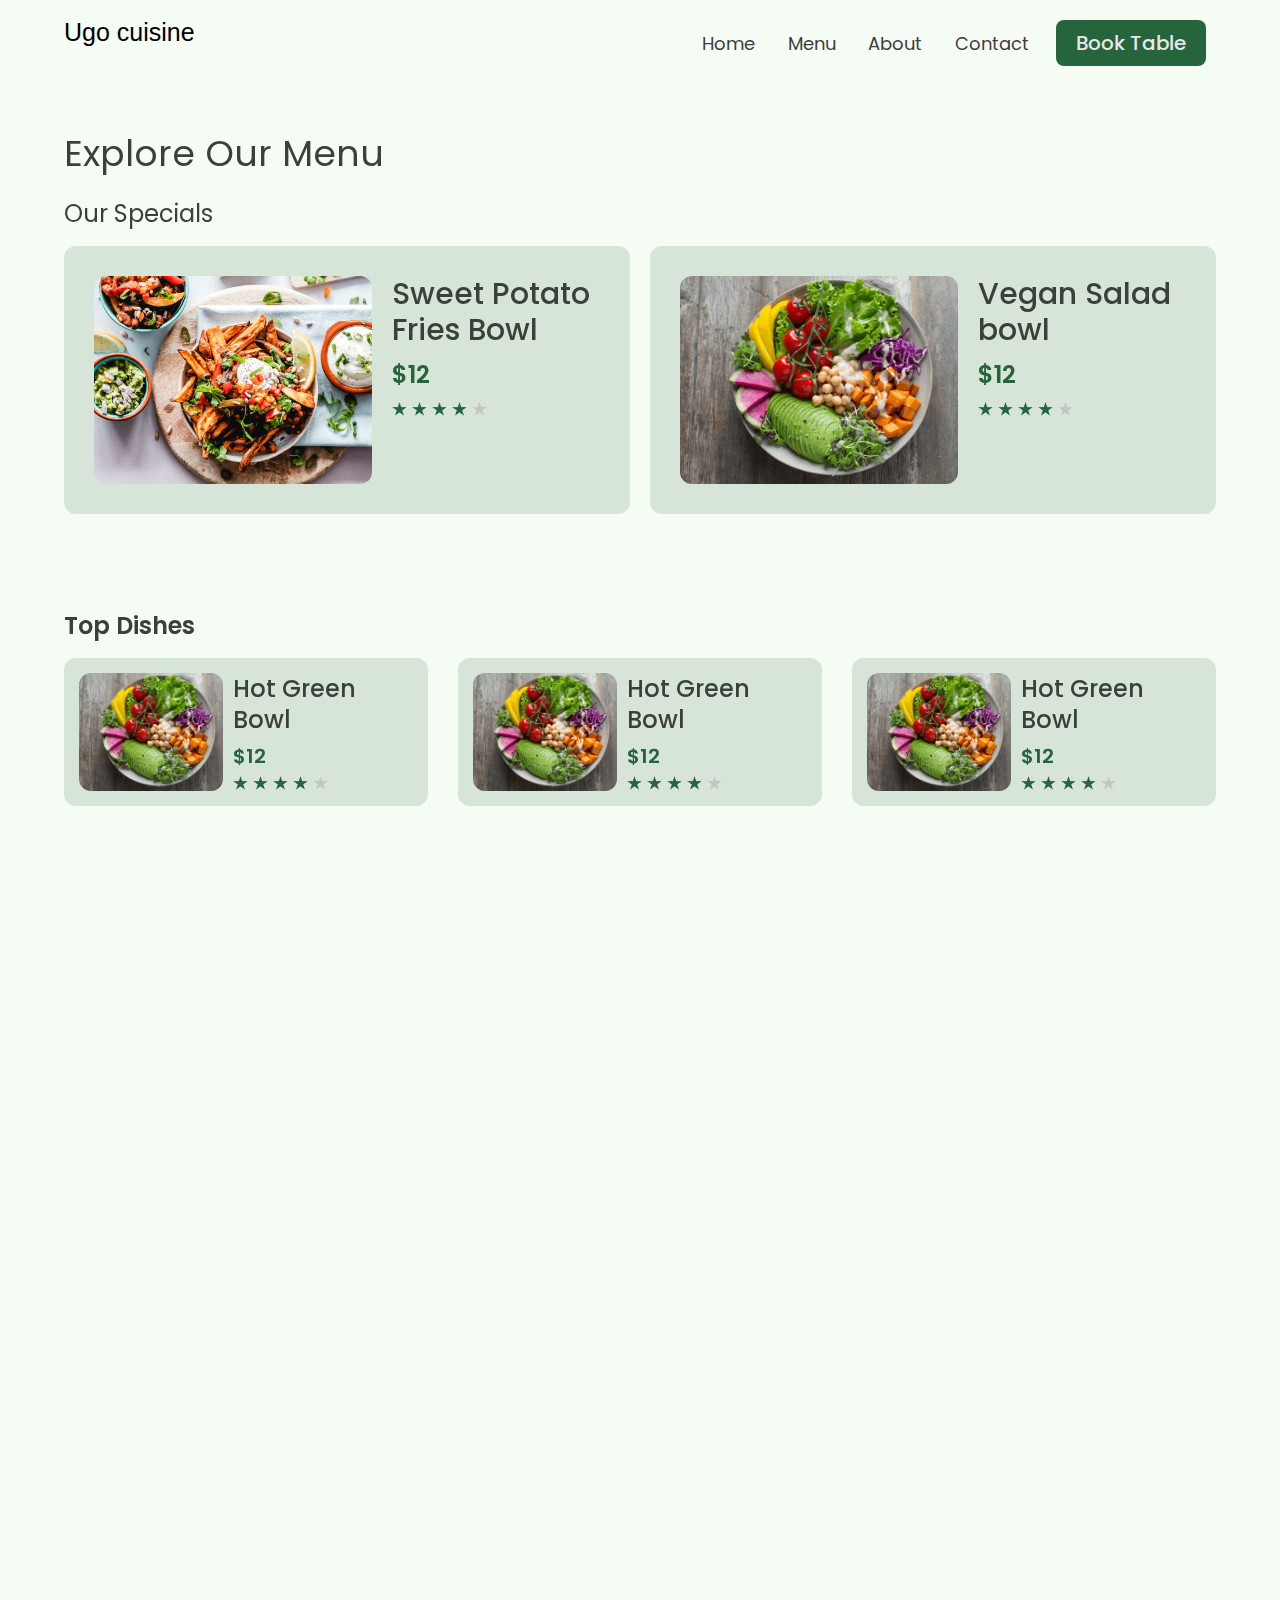
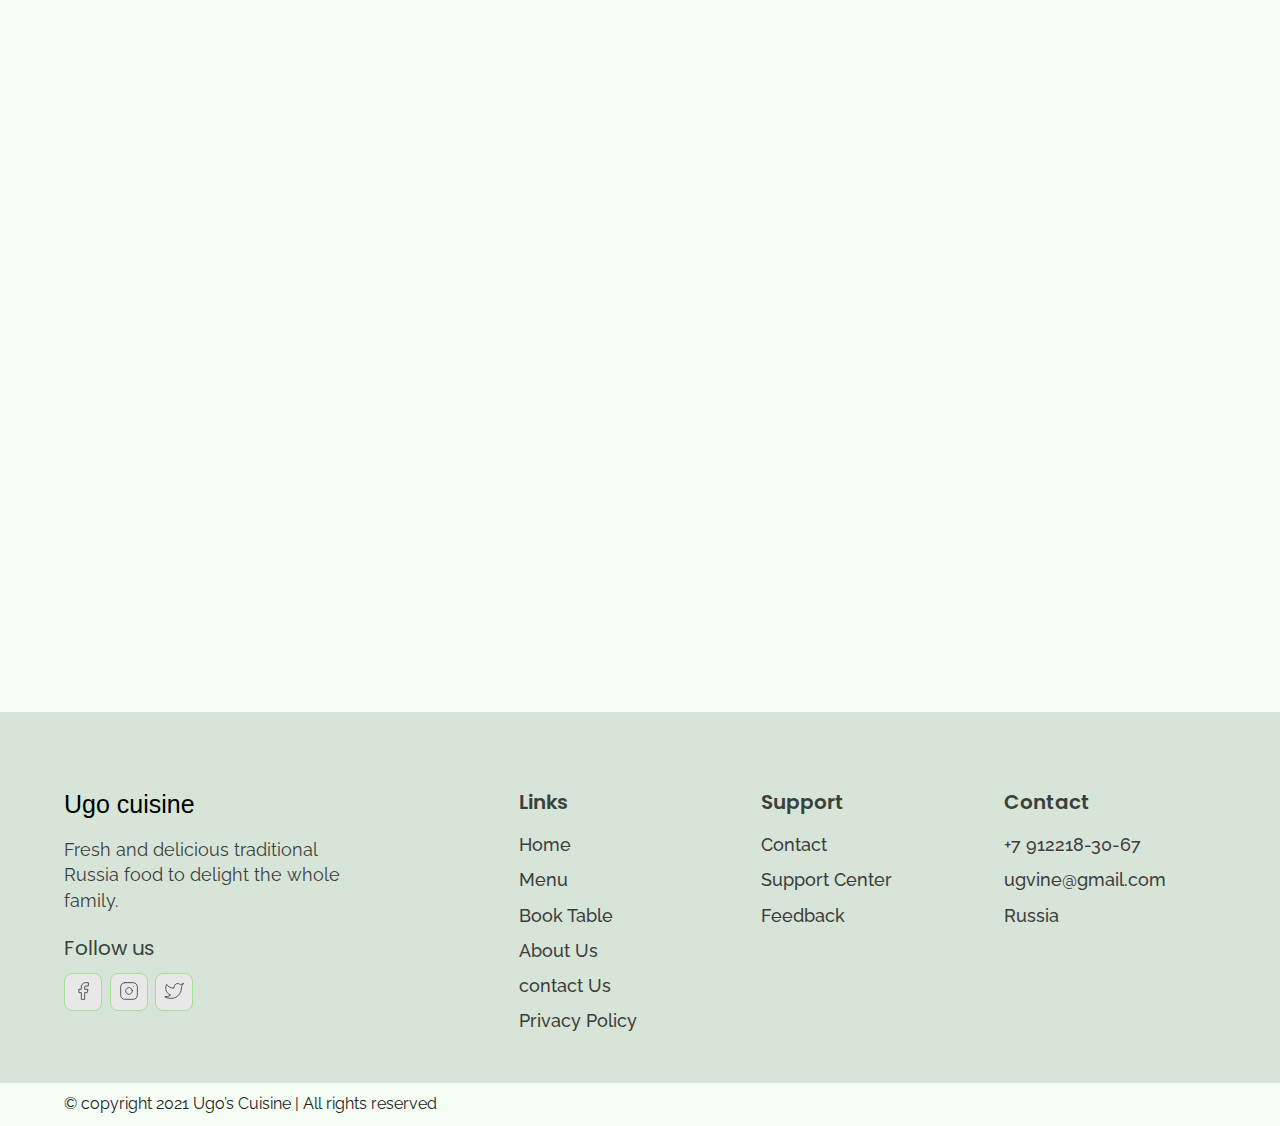
==== menu.html @ c7cfaffe "upload" ====
<!DOCTYPE html>
<html lang="en">

<head>
  <meta charset="UTF-8">
  <meta http-equiv="X-UA-Compatible" content="IE=edge">
  <meta name="viewport" content="width=device-width, initial-scale=1.0">
  <link rel="shortcut icon" href="./images/favicon.ico" type="image/x-icon">
  <title>Menu | Ugo's Cuisine</title>
  <link rel="stylesheet" href="./reset.css">
  <link rel="stylesheet" href="./globalStyles.css">
  <link rel="stylesheet" href="./components.css">
  <!-- aos library css  -->
  <link rel="stylesheet" href="https://unpkg.com/aos@next/dist/aos.css" />
  <!-- Add your custom css -->
  <link rel="stylesheet" href="./menu.css">
</head>

<body>

  <!-- Nav Section -->
  <div class="nav">
    <div class="container">
      <div class="nav__wrapper">
        <a href="./index.html" class="logo">
          <h2 id="ugo">Ugo cuisine</h2>
          <!-- <img src="" alt="ugo's cuisine"> -->
        </a>
        <nav>
          <div class="nav__icon">
            <svg xmlns="http://www.w3.org/2000/svg" width="24" height="24" viewBox="0 0 24 24" fill="none"
              stroke="currentColor" stroke-width="2" stroke-linecap="round" stroke-linejoin="round"
              class="feather feather-menu">
              <line x1="3" y1="12" x2="21" y2="12" />
              <line x1="3" y1="6" x2="21" y2="6" />
              <line x1="3" y1="18" x2="21" y2="18" />
            </svg>
          </div>
          <div class="nav__bgOverlay"></div>
          <ol class="nav__list">
            <div class="nav__close">
              <svg xmlns="http://www.w3.org/2000/svg" width="24" height="24" viewBox="0 0 24 24" fill="none"
                stroke="currentColor" stroke-width="2" stroke-linecap="round" stroke-linejoin="round"
                class="feather feather-x">
                <line x1="18" y1="6" x2="6" y2="18" />
                <line x1="6" y1="6" x2="18" y2="18" />
              </svg>
            </div>
            <div class="nav__list__wrapper">

              <li><a class="nav__link" href="./index.html">Home</a></li>
              <li><a class="nav__link" href="./menu.html">Menu</a></li>
              <li><a class="nav__link" href="./about.html">About</a></li>
              <li><a class="nav__link" href="./contact.html">Contact</a></li>
              <li><a href="./booking.html" class="btn primary-btn">Book Table</a></li>
            </div>
          </ol>
        </nav>
      </div>
    </div>
  </div>
  <!-- End Nav Section -->
  <!-- page Title -->
  <section id="page__title" data-aos="fade-up">
    <div class="container">
      <h2 class="page__title__text">
        Explore Our Menu
      </h2>
    </div>
  </section>
  <!-- Our Specials -->
  <section id="ourSpecials" data-aos="fade-up">
    <div class="container">
      <h3 class="ourSpecials__title">Our Specials</h3>
      <div class="ourSpecials__wrapper">
        <div class="ourSpecials__item">
          <div class="ourSpecials__item__img">
            <img src="./images/food-3.png" alt="food img">
          </div>
          <div class="ourSpecials__item__info">
            <h3 class="ourSpecials__item__title">
              Sweet Potato Fries Bowl
            </h3>
            <h4 class="ourSpecials__item__price">$12</h4>
            <div class="ourSpecials__item__stars">
              <img src="./images/3star.png" alt="3 stars">
            </div>
          </div>
        </div>
        <div class="ourSpecials__item">
          <div class="ourSpecials__item__img">
            <img src="./images/food-1.png" alt="food img">
          </div>
          <div class="ourSpecials__item__info">
            <h3 class="ourSpecials__item__title">
              Vegan Salad bowl
            </h3>
            <h4 class="ourSpecials__item__price">$12</h4>
            <div class="ourSpecials__item__stars">
              <img src="./images/3star.png" alt="3 stars">
            </div>
          </div>
        </div>
      </div>
    </div>
  </section>
  <!-- End Our Specials -->
  <!-- Top Dishes -->
  <section id="dishGrid" data-aos="fade-down">
    <div class="container">
      <h2 class="dishGrid__title">
        Top Dishes
      </h2>
      <div class="dishGrid__wrapper">
        <div class="dishGrid__item">
          <div class="dishGrid__item__img">
            <img src="./images/food-1.png" alt="food img">
          </div>
          <div class="dishGrid__item__info">
            <h3 class="dishGrid__item__title">
              Hot Green Bowl
            </h3>
            <h3 class="dishGrid__item__price">$12</h3>
            <div class="dishGrid__item__stars">
              <img src="./images/3star.png" alt="3 star">
            </div>
          </div>
        </div>
        <div class="dishGrid__item">
          <div class="dishGrid__item__img">
            <img src="./images/food-1.png" alt="food img">
          </div>
          <div class="dishGrid__item__info">
            <h3 class="dishGrid__item__title">
              Hot Green Bowl
            </h3>
            <h3 class="dishGrid__item__price">$12</h3>
            <div class="dishGrid__item__stars">
              <img src="./images/3star.png" alt="3 star">
            </div>
          </div>
        </div>
        <div class="dishGrid__item">
          <div class="dishGrid__item__img">
            <img src="./images/food-1.png" alt="food img">
          </div>
          <div class="dishGrid__item__info">
            <h3 class="dishGrid__item__title">
              Hot Green Bowl
            </h3>
            <h3 class="dishGrid__item__price">$12</h3>
            <div class="dishGrid__item__stars">
              <img src="./images/3star.png" alt="3 star">
            </div>
          </div>
        </div>
      </div>
    </div>
  </section>
  <!-- End Top Dishes -->
  <!-- Breakfast Dishes -->
  <section id="dishGrid" data-aos="fade-up">
    <div class="container">
      <h2 class="dishGrid__title">
        Breakfast
      </h2>
      <div class="dishGrid__wrapper">
        <div class="dishGrid__item">
          <div class="dishGrid__item__img">
            <img src="./images/food-1.png" alt="food img">
          </div>
          <div class="dishGrid__item__info">
            <h3 class="dishGrid__item__title">
              Hot Green Bowl
            </h3>
            <h3 class="dishGrid__item__price">$12</h3>
            <div class="dishGrid__item__stars">
              <img src="./images/3star.png" alt="3 star">
            </div>
          </div>
        </div>
        <div class="dishGrid__item">
          <div class="dishGrid__item__img">
            <img src="./images/food-1.png" alt="food img">
          </div>
          <div class="dishGrid__item__info">
            <h3 class="dishGrid__item__title">
              Hot Green Bowl
            </h3>
            <h3 class="dishGrid__item__price">$12</h3>
            <div class="dishGrid__item__stars">
              <img src="./images/3star.png" alt="3 star">
            </div>
          </div>
        </div>
        <div class="dishGrid__item">
          <div class="dishGrid__item__img">
            <img src="./images/food-1.png" alt="food img">
          </div>
          <div class="dishGrid__item__info">
            <h3 class="dishGrid__item__title">
              Hot Green Bowl
            </h3>
            <h3 class="dishGrid__item__price">$12</h3>
            <div class="dishGrid__item__stars">
              <img src="./images/3star.png" alt="3 star">
            </div>
          </div>
        </div>
        <div class="dishGrid__item">
          <div class="dishGrid__item__img">
            <img src="./images/food-1.png" alt="food img">
          </div>
          <div class="dishGrid__item__info">
            <h3 class="dishGrid__item__title">
              Hot Green Bowl
            </h3>
            <h3 class="dishGrid__item__price">$12</h3>
            <div class="dishGrid__item__stars">
              <img src="./images/3star.png" alt="3 star">
            </div>
          </div>
        </div>
        <div class="dishGrid__item">
          <div class="dishGrid__item__img">
            <img src="./images/food-1.png" alt="food img">
          </div>
          <div class="dishGrid__item__info">
            <h3 class="dishGrid__item__title">
              Hot Green Bowl
            </h3>
            <h3 class="dishGrid__item__price">$12</h3>
            <div class="dishGrid__item__stars">
              <img src="./images/3star.png" alt="3 star">
            </div>
          </div>
        </div>
      </div>
    </div>
  </section>
  <!-- End Breakfast Dishes -->
  <!-- Lunch Dishes -->
  <section id="dishGrid" data-aos="fade-up">
    <div class="container">
      <h2 class="dishGrid__title">
        Lunch
      </h2>
      <div class="dishGrid__wrapper">
        <div class="dishGrid__item">
          <div class="dishGrid__item__img">
            <img src="./images/food-1.png" alt="food img">
          </div>
          <div class="dishGrid__item__info">
            <h3 class="dishGrid__item__title">
              Hot Green Bowl
            </h3>
            <h3 class="dishGrid__item__price">$12</h3>
            <div class="dishGrid__item__stars">
              <img src="./images/3star.png" alt="3 star">
            </div>
          </div>
        </div>
        <div class="dishGrid__item">
          <div class="dishGrid__item__img">
            <img src="./images/food-1.png" alt="food img">
          </div>
          <div class="dishGrid__item__info">
            <h3 class="dishGrid__item__title">
              Hot Green Bowl
            </h3>
            <h3 class="dishGrid__item__price">$12</h3>
            <div class="dishGrid__item__stars">
              <img src="./images/3star.png" alt="3 star">
            </div>
          </div>
        </div>
        <div class="dishGrid__item">
          <div class="dishGrid__item__img">
            <img src="./images/food-1.png" alt="food img">
          </div>
          <div class="dishGrid__item__info">
            <h3 class="dishGrid__item__title">
              Hot Green Bowl
            </h3>
            <h3 class="dishGrid__item__price">$12</h3>
            <div class="dishGrid__item__stars">
              <img src="./images/3star.png" alt="3 star">
            </div>
          </div>
        </div>
        <div class="dishGrid__item">
          <div class="dishGrid__item__img">
            <img src="./images/food-1.png" alt="food img">
          </div>
          <div class="dishGrid__item__info">
            <h3 class="dishGrid__item__title">
              Hot Green Bowl
            </h3>
            <h3 class="dishGrid__item__price">$12</h3>
            <div class="dishGrid__item__stars">
              <img src="./images/3star.png" alt="3 star">
            </div>
          </div>
        </div>
        <div class="dishGrid__item">
          <div class="dishGrid__item__img">
            <img src="./images/food-1.png" alt="food img">
          </div>
          <div class="dishGrid__item__info">
            <h3 class="dishGrid__item__title">
              Hot Green Bowl
            </h3>
            <h3 class="dishGrid__item__price">$12</h3>
            <div class="dishGrid__item__stars">
              <img src="./images/3star.png" alt="3 star">
            </div>
          </div>
        </div>
      </div>
    </div>
  </section>
  <!-- End Lunch Dishes -->
  <!-- Dinner Dishes -->
  <section id="dishGrid" data-aos="fade-up">
    <div class="container">
      <h2 class="dishGrid__title">
        Dinner
      </h2>
      <div class="dishGrid__wrapper">
        <div class="dishGrid__item">
          <div class="dishGrid__item__img">
            <img src="./images/food-1.png" alt="food img">
          </div>
          <div class="dishGrid__item__info">
            <h3 class="dishGrid__item__title">
              Hot Green Bowl
            </h3>
            <h3 class="dishGrid__item__price">$12</h3>
            <div class="dishGrid__item__stars">
              <img src="./images/3star.png" alt="3 star">
            </div>
          </div>
        </div>
        <div class="dishGrid__item">
          <div class="dishGrid__item__img">
            <img src="./images/food-1.png" alt="food img">
          </div>
          <div class="dishGrid__item__info">
            <h3 class="dishGrid__item__title">
              Hot Green Bowl
            </h3>
            <h3 class="dishGrid__item__price">$12</h3>
            <div class="dishGrid__item__stars">
              <img src="./images/3star.png" alt="3 star">
            </div>
          </div>
        </div>
        <div class="dishGrid__item">
          <div class="dishGrid__item__img">
            <img src="./images/food-1.png" alt="food img">
          </div>
          <div class="dishGrid__item__info">
            <h3 class="dishGrid__item__title">
              Hot Green Bowl
            </h3>
            <h3 class="dishGrid__item__price">$12</h3>
            <div class="dishGrid__item__stars">
              <img src="./images/3star.png" alt="3 star">
            </div>
          </div>
        </div>
        <div class="dishGrid__item">
          <div class="dishGrid__item__img">
            <img src="./images/food-1.png" alt="food img">
          </div>
          <div class="dishGrid__item__info">
            <h3 class="dishGrid__item__title">
              Hot Green Bowl
            </h3>
            <h3 class="dishGrid__item__price">$12</h3>
            <div class="dishGrid__item__stars">
              <img src="./images/3star.png" alt="3 star">
            </div>
          </div>
        </div>
        <div class="dishGrid__item">
          <div class="dishGrid__item__img">
            <img src="./images/food-1.png" alt="food img">
          </div>
          <div class="dishGrid__item__info">
            <h3 class="dishGrid__item__title">
              Hot Green Bowl
            </h3>
            <h3 class="dishGrid__item__price">$12</h3>
            <div class="dishGrid__item__stars">
              <img src="./images/3star.png" alt="3 star">
            </div>
          </div>
        </div>
      </div>
    </div>
  </section>
  <!-- End Dinner Dishes -->
  <!-- Footer -->
  <footer>
    <div class="container">
      <div class="footer__wrapper">
        <div class="footer__col1">
          <div class="footer__logo">
            <a href="./index.html" class="logo">
              <h2 id="ugo">Ugo cuisine</h2>
              <!-- <img src="" alt="ugo's cuisine"> -->
            </a>
          </div>
          <p class="footer__desc">
            Fresh and delicious traditional Russia food to delight the whole family.
          </p>
          <div class="footer__socials">
            <h4 class="footer__socials__title">Follow us</h4>
            <ol class="footer__socials__list">
              <li>
                <a href="#">
                  <svg xmlns="http://www.w3.org/2000/svg" width="24" height="24" viewBox="0 0 24 24" fill="none"
                    stroke="currentColor" stroke-width="1" stroke-linecap="round" stroke-linejoin="round"
                    class="feather feather-facebook">
                    <path d="M18 2h-3a5 5 0 0 0-5 5v3H7v4h3v8h4v-8h3l1-4h-4V7a1 1 0 0 1 1-1h3z" />
                  </svg>
                </a>
              </li>
              <li>
                <a href="#">
                  <svg xmlns="http://www.w3.org/2000/svg" width="24" height="24" viewBox="0 0 24 24" fill="none"
                    stroke="currentColor" stroke-width="1" stroke-linecap="round" stroke-linejoin="round"
                    class="feather feather-instagram">
                    <rect x="2" y="2" width="20" height="20" rx="5" ry="5" />
                    <path d="M16 11.37A4 4 0 1 1 12.63 8 4 4 0 0 1 16 11.37z" />
                    <line x1="17.5" y1="6.5" x2="17.51" y2="6.5" />
                  </svg>
                </a>
              </li>
              <li>
                <a href="#">
                  <svg xmlns="http://www.w3.org/2000/svg" width="24" height="24" viewBox="0 0 24 24" fill="none"
                    stroke="currentColor" stroke-width="1" stroke-linecap="round" stroke-linejoin="round"
                    class="feather feather-twitter">
                    <path
                      d="M23 3a10.9 10.9 0 0 1-3.14 1.53 4.48 4.48 0 0 0-7.86 3v1A10.66 10.66 0 0 1 3 4s-4 9 5 13a11.64 11.64 0 0 1-7 2c9 5 20 0 20-11.5a4.5 4.5 0 0 0-.08-.83A7.72 7.72 0 0 0 23 3z" />
                  </svg>
                </a>
              </li>
            </ol>
          </div>
        </div>
        <div class="footer__col2">
          <h3 class="footer__text__title">
            Links
          </h3>
          <ol class="footer__text">
            <li>
              <a href="/index.html">Home</a>
            </li>
            <li>
              <a href="./menu.html">Menu</a>
            </li>
            <li>
              <a href="./booking.html">Book Table</a>
            </li>
            <li>
              <a href="./about.html">About Us</a>
            </li>
            <li>
              <a href="./contact.html">contact Us</a>
            </li>
            <li>
              <a href="#">Privacy Policy</a>
            </li>
          </ol>
        </div>
        <div class="footer__col3">
          <h3 class="footer__text__title">
            Support
          </h3>
          <ol class="footer__text">
            <li>
              <a href="#">Contact</a>
            </li>
            <li>
              <a href="#">Support Center</a>
            </li>
            <li>
              <a href="#">Feedback</a>
            </li>
          </ol>
        </div>
        <div class="footer__col4">
          <h3 class="footer__text__title">
            Contact
          </h3>
          <ol class="footer__text">
            <li>
              <a href="#">+7 912218-30-67</a>
            </li>
            <li>
              <a href="#">ugvine@gmail.com</a>
            </li>
            <li>
              <a href="#">Russia</a>
            </li>
          </ol>
        </div>
      </div>
    </div>
  </footer>
  <div id="copyright">
    <div class="container">
      <p class="copyright__text">
        © copyright 2021 Ugo’s Cuisine | All rights reserved
      </p>
    </div>
  </div>
  <!-- End Footer -->
<!-- aos script -->
  <script src="https://unpkg.com/aos@next/dist/aos.js"></script>
  <!-- custom script -->
  <script src="./main.js"></script>
</body>

</html>
---- globalStyles.css ----
@import url('https://fonts.googleapis.com/css2?family=Poppins:wght@500;600&family=Raleway:wght@400;500;600&display=swap');
html {
	font-size: 10px;
	overflow-x: hidden;
}
body {
	background: var(--lightGreen-2);
	overflow-x: hidden;
	visibility: hidden;
}
section {
	padding: 100px 0;
}
@media only screen and (max-width: 767px) {
	section {
		padding: 50px 0;
	}
}
.container {
	max-width: 1200px;
	width: 90%;
	margin: 0 auto;
}
:root {
	--green-1: #26643b;
	--green-2: #a2de96;
	--lightGreen-1: #d6e5d8;
	--lightGreen-2: #f5fcf4;
	--black-1: #3b413a;
	--black-2: #3f3c3c;
	--black-3: #5b6359;
	--white-1: #e8e8e8;
}
img {
	width: 100%;
	height: 100%;
	object-fit: contain;
}
h1,
h2,
h3,
h4 {
	font-family: Poppins;
}
p {
	font-family: Raleway;
	font-weight: 400;
	line-height: 1.4em;
	font-size: 1.8rem;
}
a {
	display: inline-block;
	text-decoration: none;
}
---- components.css ----
/* Nav Styles */
.nav {
	padding: 2rem 0;
}
.nav__icon,
.nav__close,
.nav__bgOverlay {
	display: none;
}
#ugo{
	font-size: 25px;
	font-family: 'Lucida Sans', 'Lucida Sans Regular', 'Lucida Grande', 'Lucida Sans Unicode', Geneva, Verdana, sans-serif;
	text-decoration: none;
	color: black;
}
.nav__wrapper {
	display: flex;
	justify-content: space-between;
}
.nav__list li {
	display: inline-block;
	margin: 0 1rem;
}
.nav__list .nav__link {
	font-size: 1.8rem;
	font-family: Poppins;
	color: var(--black-2);
	padding: 0.5rem;
}
.nav__list li:hover .nav__link {
	color: var(--green-1);
}
@media only screen and (max-width: 768px) {
	.nav {
		position: relative;
		/* overflow-x: scroll; */
	}
	.nav__icon {
		display: block;
	}
	.nav__icon svg,
	.nav__close svg {
		pointer-events: none;
		height: 30px;
		width: 30px;
	}
	.nav__close {
		display: block;
		position: absolute;
		color: var(--black-1);
		right: 1rem;
		top: 1rem;
		cursor: pointer;
	}
	.nav__list {
		z-index: 1000;
		position: absolute;
		left: 100%;
		top: 0;
		height: 100vh;
		width: 80%;
		background: var(--lightGreen-1);
		display: flex;
		align-items: center;
		justify-content: flex-end;
		padding-right: 2rem;
		transform: translate(0%);
		overflow: hidden;
		transition: 0.3s ease-in transform;
	}
	.nav__list.show {
		transform: translate(-100%);
	}
	.nav__list li {
		display: block;
		text-align: right;
		margin-bottom: 2rem;
	}
	.nav__list a {
		font-size: 1.6rem;
	}
	.nav__bgOverlay {
		position: absolute;
		left: 0;
		top: 0;
		z-index: 1000;
		height: 100vh;
		width: 100%;
		background: rgba(18, 24, 14, 0.808);
		display: none;
	}
	.nav__bgOverlay.active {
		display: block;
	}
}
/* End Nav Styles */
/* Global Button Styles */
.btn {
	color: var(--green-1);
	font-family: Poppins;
	font-weight: 500;
	border-radius: 8px;
	font-size: 1.4rem;
	padding: 1.2rem 2rem;
}
.primary-btn {
	color: var(--white-1);
	background: var(--green-1);
}
@media only screen and (min-width: 700px) {
	.btn {
		padding: 1.3rem 2rem;
		font-size: 2rem;
	}
}
/* End Global Button Styles */

/* Store info section styles*/
.storeInfo__wrapper {
	display: flex;
	justify-content: center;
	flex-wrap: wrap;
	gap: 1rem;
}
.storeInfo__item {
	background-color: var(--lightGreen-1);
	padding: 20px 30px;
	text-align: center;
	text-align: center;
	border-radius: 12px;
	width: 150px;
}
.storeInfo__icon {
	width: 30px;
	margin: 0 auto;
	margin-bottom: 1.5rem;
}
.storeInfo__title {
	font-size: 1.4rem;
	font-family: Poppins;
	font-weight: 500;
	margin-bottom: 0.5rem;
	color: var(--black-1);
}
.storeInfo__text {
	font-size: 1.4rem;
	font-family: Raleway;
	color: var(--black-2);
}
@media only screen and (min-width: 768px) {
	.storeInfo__wrapper {
		gap: 2rem;
	}
	.storeInfo__item {
		min-width: 200px;
		padding: 40px 0;
	}
	.storeInfo__icon {
		width: 47px;
		margin-bottom: 2.5rem;
	}
	.storeInfo__title {
		font-size: 1.8rem;
		margin-bottom: 1rem;
	}
	.storeInfo__text {
		font-size: 1.6rem;
	}
}

/* Dishes Grid */
.dishGrid__title {
	font-size: 1.8rem;
	margin-bottom: 2rem;
	font-weight: 600;
	color: var(--black-1);
}
.dishGrid__wrapper {
	display: grid;
	/* grid-template-columns: repeat(autofit, minmax(140px, 1fr)); */
	grid-template-columns: repeat(auto-fit, minmax(140px, 1fr));
	gap: 1rem;
}
.dishGrid__item {
	display: flex;
	flex-direction: column;
	background-color: var(--lightGreen-1);
	padding: 0.5rem;
	border-radius: 8px;
	gap: 0.5rem;
}
.dishGrid__item__img {
	flex: 4;
}
.dishGrid__item__info {
	flex: 5;
}
.dishGrid__item__img img {
	object-fit: cover;
	border-radius: 12px;
}
.dishGrid__item__title {
	font-size: 1.4rem;
	line-height: 1.3em;
	font-weight: 500;
	color: var(--black-1);
	margin-bottom: 0.5rem;
}
.dishGrid__item__price {
	font-size: 1.4rem;
	color: var(--green-1);
	font-weight: 600;
	margin-bottom: 0.5rem;
}
.dishGrid__item__stars {
	max-height: 15px;
	width: max-content;
}
@media only screen and (min-width: 768px) {
	.dishGrid__title {
		font-size: 2.4rem;
	}
	.dishGrid__wrapper {
		grid-template-columns: repeat(auto-fit, minmax(350px, 1fr));
		gap: 3rem;
	}
	.dishGrid__item {
		flex-direction: row;
		padding: 1.5rem;
		border-radius: 12px;
		gap: 1rem;
	}
	.dishGrid__item__title {
		font-size: 2.4rem;
		margin-bottom: 1rem;
	}
	.dishGrid__item__price {
		font-size: 2rem;
		margin-bottom: 1rem;
	}
}
/* Dishes Grid */

/* Footer Styles */
footer {
	background: var(--lightGreen-1);
	padding-top: 5rem;
	padding-bottom: 2rem;
}
.footer__wrapper {
	display: flex;
	flex-direction: column;
	gap: 3rem;
}
.footer__logo {
	width: 150px;
	margin-bottom: 2rem;
}
.footer__desc {
	font-size: 1.4rem;
	color: var(--black-2);
	margin-bottom: 2rem;
}
.footer__socials__title {
	font-size: 1.8rem;
	color: var(--black-1);
	margin-bottom: 1rem;
}
.footer__socials li {
	display: inline-block;
	margin-right: 0.5rem;
}
.footer__socials a {
	padding: 0.5rem 0.8rem;
	background-color: var(--white-1);
	border: 1px solid var(--green-2);
	border-radius: 8px;
}
.footer__socials svg {
	width: 20px;
	color: var(--black-2);
}
.footer__text__title {
	font-size: 1.8rem;
	margin-bottom: 1rem;
	color: var(--black-1);
	font-weight: 600;
}
.footer__text a {
	font-size: 1.4rem;
	margin-bottom: 0.5rem;
	color: var(--black-2);
	font-family: Raleway;
	font-weight: 500;
	line-height: 1.4em;
}
@media only screen and (min-width: 768px) {
	footer {
		padding-top: 8rem;
		padding-bottom: 4rem;
	}
	.footer__wrapper {
		flex-direction: row;
	}
	.footer__col1 {
		flex: 4;
	}
	.footer__col2,
	.footer__col3,
	.footer__col4 {
		flex: 2;
	}
	.footer__desc {
		max-width: 300px;
		font-size: 1.8rem;
		margin-bottom: 2.5rem;
	}
	.footer__socials__title {
		font-size: 2rem;
		margin-bottom: 1.5rem;
	}
	.footer__text__title {
		font-size: 2rem;
		margin-bottom: 2rem;
	}
	.footer__text a {
		font-size: 1.8rem;
		margin-bottom: 1rem;
	}
}
#copyright {
	padding: 1rem 0;
}
.copyright__text {
	font-size: 1.4rem;
	text-align: center;
}
@media only screen and (min-width: 768px) {
	.copyright__text {
		font-size: 1.6rem;
		text-align: left;
	}
}
/* End Footer Styles */

/* Form Styles */
#form {
	padding: 5rem 0;
}
.form__title {
	font-size: 1.8rem;
	color: var(--black-1);
	font-weight: 600;
}
.form__wrapper {
	padding: 3rem 0;
}
.form__wrapper form {
	display: grid;
	grid-template-columns: 1fr;
	gap: 2rem;
}
.form__group label {
	font-size: 1.6rem;
	font-family: Poppins;
	color: var(--black-2);
	font-weight: 500;
}
.form__group input,
.form__group textarea,
.form__group select {
	width: 100%;
	border: none;
	background-color: var(--lightGreen-1);
	font-size: 1.4rem;
	font-family: Raleway;
	font-weight: 600;
	padding: 1.5rem;
	border-radius: 8px;
	margin-top: 0.5rem;
	color: var(--black-2);
}
.form__group textarea {
	resize: vertical;
}
.form__wrapper button[type='submit'] {
	width: max-content;
	border: none;
	padding: 1rem 4rem;
	font-weight: 500;
	letter-spacing: 0.1rem;
}
@media only screen and (min-width: 768px) {
	.form__title {
		font-size: 3.6rem;
	}
	.form__wrapper {
		padding: 5rem 0;
	}
	.form__wrapper form {
		grid-template-columns: 1fr 1fr;
	}
	.form__group__full {
		grid-column: 1/3;
	}
	.form__group label {
		font-size: 1.8rem;
	}
	.form__group input,
	.form__group textarea,
	.form__group select {
		font-size: 1.8rem;
		padding: 2rem;
		margin-top: 1.5rem;
	}
}
---- menu.css ----
/* page title styles */
#page__title {
	padding-top: 3rem;
	padding-bottom: 2rem;
}
.page__title__text {
	font-size: 2.2rem;
	color: var(--black-1);
}
#ugo{
	font-size: 25px;
	font-family: 'Lucida Sans', 'Lucida Sans Regular', 'Lucida Grande', 'Lucida Sans Unicode', Geneva, Verdana, sans-serif;
	text-decoration: none;
	color: black;
}
@media only screen and (min-width: 768px) {
	#page__title {
		padding-top: 5rem;
		padding-bottom: 3rem;
	}
	.page__title__text {
		font-size: 3.6rem;
	}
}
/* Our Specials Menu Styles */
#ourSpecials {
	padding: 0;
}
.ourSpecials__title {
	font-size: 1.8rem;
	color: var(--black-1);
	margin-bottom: 2rem;
}
.ourSpecials__wrapper {
	display: flex;
	gap: 1.5rem;
	flex-direction: column;
	max-width: 400px;
}
.ourSpecials__item {
	flex: 1;
	display: flex;
	gap: 2rem;
	background-color: var(--lightGreen-1);
	padding: 1.5rem;
	border-radius: 12px;
}
.ourSpecials__item__img,
.ourSpecials__item__info {
	flex: 1;
}
.ourSpecials__item__img {
	border-radius: 12px;
	overflow: hidden;
}
.ourSpecials__item__img img {
	object-fit: cover;
}
.ourSpecials__item__title {
	font-size: 2.4rem;
	font-weight: 500;
	margin-bottom: 1rem;
	color: var(--black-1);
	line-height: 1.2em;
}
.ourSpecials__item__price {
	font-size: 1.8rem;
	color: var(--green-1);
	font-weight: 600;
	margin-bottom: 1rem;
}
.ourSpecials__item__stars {
	width: max-content;
}
@media only screen and (min-width: 768px) {
	.ourSpecials__title {
		font-size: 2.4rem;
	}
	.ourSpecials__wrapper {
		flex-direction: row;
		gap: 2rem;
		max-width: none;
	}
	.ourSpecials__item {
		padding: 3rem;
		gap: 2rem;
	}
	.ourSpecials__item__title {
		font-size: 3rem;
		margin-bottom: 1.5rem;
	}
	.ourSpecials__item__price {
		font-size: 2.4rem;
		margin-bottom: 1.5rem;
	}
}
@media only screen and (min-width: 1100px) {
	.ourSpecials__item__img {
		flex: 4;
	}
	.ourSpecials__item__info {
		flex: 3;
	}
}

/* Dish Grid Styles */
#dishGrid {
	padding-bottom: 0;
}
#dishGrid:last-of-type {
	padding-bottom: 10rem;
}
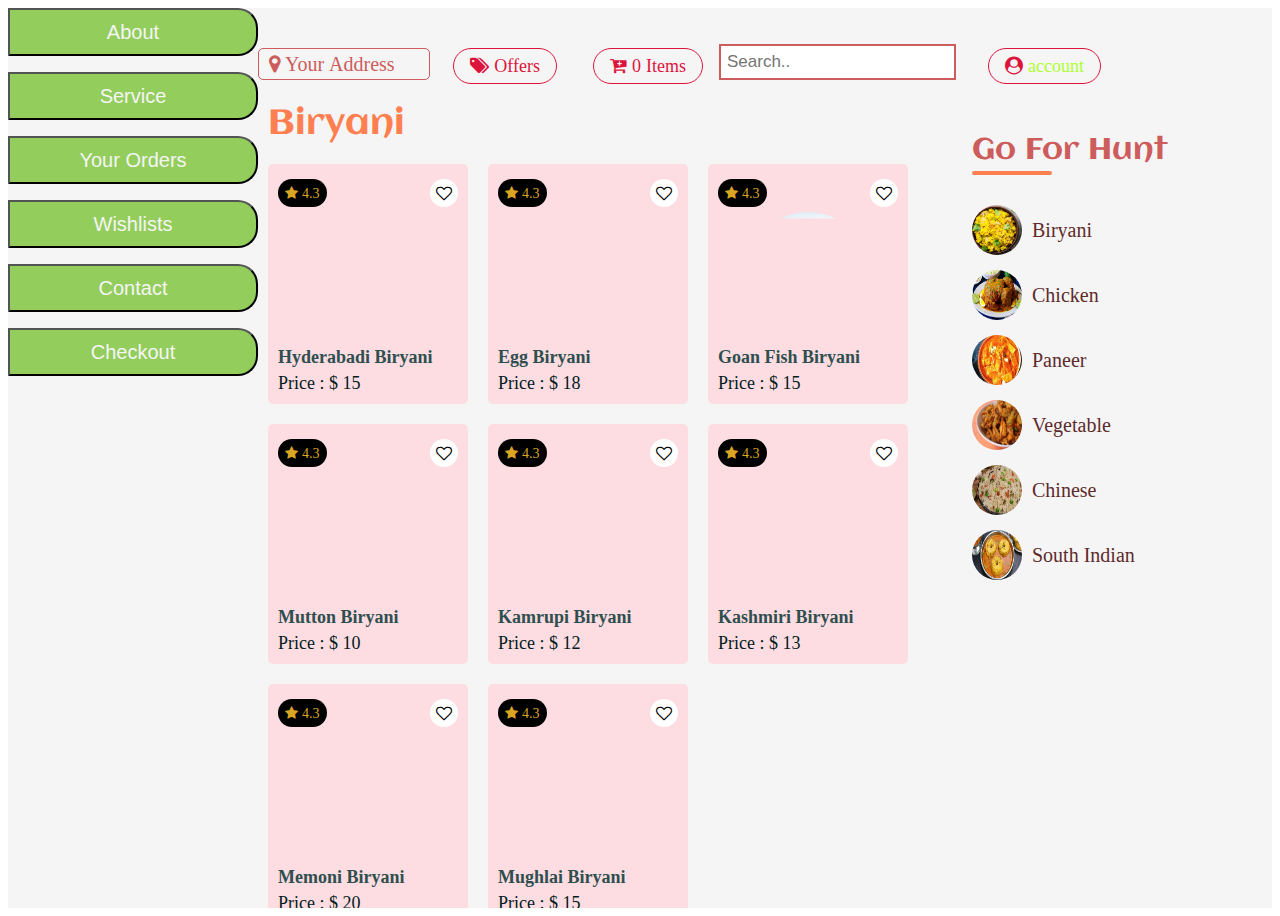
==== commit 8dbc193e: "new stuff" ====
--- a/menu.html
+++ b/menu.html
@@ -1,528 +1,218 @@
 <!DOCTYPE html>
 <html lang="en">
-
 <head>
-  <meta charset="UTF-8">
-  <meta http-equiv="X-UA-Compatible" content="IE=edge">
-  <meta name="viewport" content="width=device-width, initial-scale=1.0">
-  <link rel="shortcut icon" href="./images/favicon.ico" type="image/x-icon">
-  <title>Menu | Ugo's Cuisine</title>
-  <link rel="stylesheet" href="./reset.css">
-  <link rel="stylesheet" href="./globalStyles.css">
-  <link rel="stylesheet" href="./components.css">
-  <!-- aos library css  -->
-  <link rel="stylesheet" href="https://unpkg.com/aos@next/dist/aos.css" />
-  <!-- Add your custom css -->
-  <link rel="stylesheet" href="./menu.css">
+    <meta charset="UTF-8">
+    <meta http-equiv="X-UA-Compatible" content="IE=edge">
+    <meta name="viewport" content="width=device-width, initial-scale=1.0,viewport-fit=cover">
+    <title>Food Website</title>
+    <link rel="stylesheet" href="/index.css">
+    <link rel="stylesheet" href="/modal.css">
+    <link rel="stylesheet" href="https://cdnjs.cloudflare.com/ajax/libs/font-awesome/4.7.0/css/font-awesome.min.css">
+    
 </head>
-
 <body>
 
-  <!-- Nav Section -->
-  <div class="nav">
-    <div class="container">
-      <div class="nav__wrapper">
-        <a href="./index.html" class="logo">
-          <h2 id="ugo">Ugo cuisine</h2>
-          <!-- <img src="" alt="ugo's cuisine"> -->
-        </a>
-        <nav>
-          <div class="nav__icon">
-            <svg xmlns="http://www.w3.org/2000/svg" width="24" height="24" viewBox="0 0 24 24" fill="none"
-              stroke="currentColor" stroke-width="2" stroke-linecap="round" stroke-linejoin="round"
-              class="feather feather-menu">
-              <line x1="3" y1="12" x2="21" y2="12" />
-              <line x1="3" y1="6" x2="21" y2="6" />
-              <line x1="3" y1="18" x2="21" y2="18" />
-            </svg>
+    <!-- desktop view -->
+     <div class="container" id="container"> 
+        <div id="menu">
+            <!-- <div class="title">
+                <img src="/images/foodie hunter.png" alt="">
+            </div> -->
+            <div class="menu-item">
+               <button class="menu-btns">About</button>
+                <button class="menu-btns">Service</button>
+              
+               
+                <button class="menu-btns"  id="myBtn"> Your Orders</button>
+                 <button class="menu-btns">Wishlists</button>
+             
+                <button class="menu-btns">Contact</button>
+                <button class="menu-btns">Checkout</button>
+            </div>
+        </div> 
+      
+        <!---modal design end-->
+        <div id="myModal" class="modal">
+
+            <!-- Modal content -->
+            <div class="modal-content">
+              <span class="close">&times;</span>
+             
+              <i class="fa fa-cart-plus" id="m-cart-plus"  > 0</i>
+          
+            </div>
+          
           </div>
-          <div class="nav__bgOverlay"></div>
-          <ol class="nav__list">
-            <div class="nav__close">
-              <svg xmlns="http://www.w3.org/2000/svg" width="24" height="24" viewBox="0 0 24 24" fill="none"
-                stroke="currentColor" stroke-width="2" stroke-linecap="round" stroke-linejoin="round"
-                class="feather feather-x">
-                <line x1="18" y1="6" x2="6" y2="18" />
-                <line x1="6" y1="6" x2="18" y2="18" />
-              </svg>
-            </div>
-            <div class="nav__list__wrapper">
-
-              <li><a class="nav__link" href="./index.html">Home</a></li>
-              <li><a class="nav__link" href="./menu.html">Menu</a></li>
-              <li><a class="nav__link" href="./about.html">About</a></li>
-              <li><a class="nav__link" href="./contact.html">Contact</a></li>
-              <li><a href="./booking.html" class="btn primary-btn">Book Table</a></li>
-            </div>
-          </ol>
-        </nav>
-      </div>
+        <div id="food-container">
+            <div id="header">
+                <div class="add-box">
+                    
+                    <i class="fa fa-map-marker your-address" id="add-address" value="Add Map" onclick="showPosition()"> Your Address</i>
+                </div>
+                <div id="embedMap">
+  <!--Google map will be embedded here-->
+</div>
+                <div class="util">
+                    <input type="text" placeholder="Search..">
+                    <i class="fa fa-tags"> Offers</i>
+                    <i class="fa fa-cart-plus" id="cart-plus"> 0 Items</i>
+                </div>
+            </div>
+            <div id="food-items" class="d-food-items">
+                <div id="biryani" class="d-biryani">
+                    <p id="category-name">Biryani</p>    
+                </div>
+
+                <div id="chicken" class="d-chicken">
+                    <p id="category-name">Chicken Delicious</p>    
+                </div>
+
+                <div id="paneer" class="d-paneer">
+                    <p id="category-name">Paneer Mania</p>
+                </div>
+
+                <div id="vegetable" class="d-vegetable">
+                    <p id="category-name">Pure Veg Dishes</p> 
+                </div>
+
+                <div id="chinese" class="d-chinese">
+                    <p id="category-name">Chinese Corner</p> 
+                </div>
+
+                <div id="south-indian" class="d-south-indian">
+                    <p id="category-name">South Indian</p>
+                </div>
+            </div>
+
+            <div id="cart-page" class="cart-toggle">
+                <p id="cart-title">Cart Items</p>
+                <p id="m-total-amount">Total Amout : 100</p>
+                <table>
+                    <thead>
+                        <td>Item</td>
+                        <td>Name</td>
+                        <td>Quantity</td>
+                        <td>Price</td>
+                    </thead>
+                    <tbody id="table-body">
+                        
+                    </tbody>
+                </table>
+                <div class="btn-box">
+                    <button class="cart-btn" href><a href="/checkout.html">Checkout</a> </button>
+
+                </div>
+            </div>
+        </div>
+
+        <div id="cart">
+            <div class="taste-header">
+                <div class="user">
+                    <i class="fa fa-user-circle" id="circle" ><a href="/login.html"> account</a></i>
+                    
+                </div>
+            </div>
+            <div id="category-list">
+                <p class="item-menu">Go For Hunt</p>
+                <div class="border"></div>                
+            </div>
+            <div id="checkout" class="cart-toggle">
+                <p id="total-item">Total Item : 5</p>
+                <p id="total-price"></p>
+                <p id="delievery">Free delievery on $ 40</p>
+                <button class="cart-btn"><a href="/checkout.html">Checkout</a></button>
+            </div>
+        </div>
     </div>
-  </div>
-  <!-- End Nav Section -->
-  <!-- page Title -->
-  <section id="page__title" data-aos="fade-up">
-    <div class="container">
-      <h2 class="page__title__text">
-        Explore Our Menu
-      </h2>
+
+
+    <!-- mobile view -->
+    <div id="mobile-view" class="mobile-view">
+        <div class="mobile-top">
+            <div class="logo-box">
+                <img src="/images/foodielogo.png" alt="" id="logo">
+                <i class="fa fa-map-marker your-address" id="m-add-address"> Your Address</i>
+            </div>
+            <div class="top-menu">
+                <i class="fa fa-search"></i>
+                <i class="fa fa-tag"></i>
+                <i class="fa fa-heart-o"></i>
+                <i class="fa fa-cart-plus" id="m-cart-plus"> 0</i>
+            </div>
+        </div>
+        
+        <div class="item-container">
+            <div class="category-header" id="category-header">  
+            </div>
+
+            <div id="food-items" class="food-items">
+                <div id="biryani" class="m-biryani">
+                    <p id="category-name">Biryani</p>    
+                </div>
+                <div id="chicken" class="m-chicken">
+                    <p id="category-name">Chicken Delicious</p>    
+                </div>
+                <div id="paneer" class="m-paneer">
+                    <p id="category-name">Paneer Mania</p>
+                </div>
+                <div id="vegetable" class="m-vegetable">
+                    <p id="category-name">Pure Veg Dishes</p> 
+                </div>
+                <div id="chinese" class="m-chinese">
+                    <p id="category-name">Chinese Corner</p> 
+                </div>
+                <div id="south-indian" class="m-south-indian">
+                    <p id="category-name">South Indian</p>
+                </div>
+            </div>            
+        </div>
+
+        <div class="mobile-footer">
+            <p>Home</p>
+            <p>Cart</p>
+            <p>offers</p>
+            <p>orders</p>
+            <p><a href="/login.html">account</a></p>
+        </div>
     </div>
-  </section>
-  <!-- Our Specials -->
-  <section id="ourSpecials" data-aos="fade-up">
-    <div class="container">
-      <h3 class="ourSpecials__title">Our Specials</h3>
-      <div class="ourSpecials__wrapper">
-        <div class="ourSpecials__item">
-          <div class="ourSpecials__item__img">
-            <img src="./images/food-3.png" alt="food img">
-          </div>
-          <div class="ourSpecials__item__info">
-            <h3 class="ourSpecials__item__title">
-              Sweet Potato Fries Bowl
-            </h3>
-            <h4 class="ourSpecials__item__price">$12</h4>
-            <div class="ourSpecials__item__stars">
-              <img src="./images/3star.png" alt="3 stars">
-            </div>
-          </div>
-        </div>
-        <div class="ourSpecials__item">
-          <div class="ourSpecials__item__img">
-            <img src="./images/food-1.png" alt="food img">
-          </div>
-          <div class="ourSpecials__item__info">
-            <h3 class="ourSpecials__item__title">
-              Vegan Salad bowl
-            </h3>
-            <h4 class="ourSpecials__item__price">$12</h4>
-            <div class="ourSpecials__item__stars">
-              <img src="./images/3star.png" alt="3 stars">
-            </div>
-          </div>
-        </div>
-      </div>
-    </div>
-  </section>
-  <!-- End Our Specials -->
-  <!-- Top Dishes -->
-  <section id="dishGrid" data-aos="fade-down">
-    <div class="container">
-      <h2 class="dishGrid__title">
-        Top Dishes
-      </h2>
-      <div class="dishGrid__wrapper">
-        <div class="dishGrid__item">
-          <div class="dishGrid__item__img">
-            <img src="./images/food-1.png" alt="food img">
-          </div>
-          <div class="dishGrid__item__info">
-            <h3 class="dishGrid__item__title">
-              Hot Green Bowl
-            </h3>
-            <h3 class="dishGrid__item__price">$12</h3>
-            <div class="dishGrid__item__stars">
-              <img src="./images/3star.png" alt="3 star">
-            </div>
-          </div>
-        </div>
-        <div class="dishGrid__item">
-          <div class="dishGrid__item__img">
-            <img src="./images/food-1.png" alt="food img">
-          </div>
-          <div class="dishGrid__item__info">
-            <h3 class="dishGrid__item__title">
-              Hot Green Bowl
-            </h3>
-            <h3 class="dishGrid__item__price">$12</h3>
-            <div class="dishGrid__item__stars">
-              <img src="./images/3star.png" alt="3 star">
-            </div>
-          </div>
-        </div>
-        <div class="dishGrid__item">
-          <div class="dishGrid__item__img">
-            <img src="./images/food-1.png" alt="food img">
-          </div>
-          <div class="dishGrid__item__info">
-            <h3 class="dishGrid__item__title">
-              Hot Green Bowl
-            </h3>
-            <h3 class="dishGrid__item__price">$12</h3>
-            <div class="dishGrid__item__stars">
-              <img src="./images/3star.png" alt="3 star">
-            </div>
-          </div>
-        </div>
-      </div>
-    </div>
-  </section>
-  <!-- End Top Dishes -->
-  <!-- Breakfast Dishes -->
-  <section id="dishGrid" data-aos="fade-up">
-    <div class="container">
-      <h2 class="dishGrid__title">
-        Breakfast
-      </h2>
-      <div class="dishGrid__wrapper">
-        <div class="dishGrid__item">
-          <div class="dishGrid__item__img">
-            <img src="./images/food-1.png" alt="food img">
-          </div>
-          <div class="dishGrid__item__info">
-            <h3 class="dishGrid__item__title">
-              Hot Green Bowl
-            </h3>
-            <h3 class="dishGrid__item__price">$12</h3>
-            <div class="dishGrid__item__stars">
-              <img src="./images/3star.png" alt="3 star">
-            </div>
-          </div>
-        </div>
-        <div class="dishGrid__item">
-          <div class="dishGrid__item__img">
-            <img src="./images/food-1.png" alt="food img">
-          </div>
-          <div class="dishGrid__item__info">
-            <h3 class="dishGrid__item__title">
-              Hot Green Bowl
-            </h3>
-            <h3 class="dishGrid__item__price">$12</h3>
-            <div class="dishGrid__item__stars">
-              <img src="./images/3star.png" alt="3 star">
-            </div>
-          </div>
-        </div>
-        <div class="dishGrid__item">
-          <div class="dishGrid__item__img">
-            <img src="./images/food-1.png" alt="food img">
-          </div>
-          <div class="dishGrid__item__info">
-            <h3 class="dishGrid__item__title">
-              Hot Green Bowl
-            </h3>
-            <h3 class="dishGrid__item__price">$12</h3>
-            <div class="dishGrid__item__stars">
-              <img src="./images/3star.png" alt="3 star">
-            </div>
-          </div>
-        </div>
-        <div class="dishGrid__item">
-          <div class="dishGrid__item__img">
-            <img src="./images/food-1.png" alt="food img">
-          </div>
-          <div class="dishGrid__item__info">
-            <h3 class="dishGrid__item__title">
-              Hot Green Bowl
-            </h3>
-            <h3 class="dishGrid__item__price">$12</h3>
-            <div class="dishGrid__item__stars">
-              <img src="./images/3star.png" alt="3 star">
-            </div>
-          </div>
-        </div>
-        <div class="dishGrid__item">
-          <div class="dishGrid__item__img">
-            <img src="./images/food-1.png" alt="food img">
-          </div>
-          <div class="dishGrid__item__info">
-            <h3 class="dishGrid__item__title">
-              Hot Green Bowl
-            </h3>
-            <h3 class="dishGrid__item__price">$12</h3>
-            <div class="dishGrid__item__stars">
-              <img src="./images/3star.png" alt="3 star">
-            </div>
-          </div>
-        </div>
-      </div>
-    </div>
-  </section>
-  <!-- End Breakfast Dishes -->
-  <!-- Lunch Dishes -->
-  <section id="dishGrid" data-aos="fade-up">
-    <div class="container">
-      <h2 class="dishGrid__title">
-        Lunch
-      </h2>
-      <div class="dishGrid__wrapper">
-        <div class="dishGrid__item">
-          <div class="dishGrid__item__img">
-            <img src="./images/food-1.png" alt="food img">
-          </div>
-          <div class="dishGrid__item__info">
-            <h3 class="dishGrid__item__title">
-              Hot Green Bowl
-            </h3>
-            <h3 class="dishGrid__item__price">$12</h3>
-            <div class="dishGrid__item__stars">
-              <img src="./images/3star.png" alt="3 star">
-            </div>
-          </div>
-        </div>
-        <div class="dishGrid__item">
-          <div class="dishGrid__item__img">
-            <img src="./images/food-1.png" alt="food img">
-          </div>
-          <div class="dishGrid__item__info">
-            <h3 class="dishGrid__item__title">
-              Hot Green Bowl
-            </h3>
-            <h3 class="dishGrid__item__price">$12</h3>
-            <div class="dishGrid__item__stars">
-              <img src="./images/3star.png" alt="3 star">
-            </div>
-          </div>
-        </div>
-        <div class="dishGrid__item">
-          <div class="dishGrid__item__img">
-            <img src="./images/food-1.png" alt="food img">
-          </div>
-          <div class="dishGrid__item__info">
-            <h3 class="dishGrid__item__title">
-              Hot Green Bowl
-            </h3>
-            <h3 class="dishGrid__item__price">$12</h3>
-            <div class="dishGrid__item__stars">
-              <img src="./images/3star.png" alt="3 star">
-            </div>
-          </div>
-        </div>
-        <div class="dishGrid__item">
-          <div class="dishGrid__item__img">
-            <img src="./images/food-1.png" alt="food img">
-          </div>
-          <div class="dishGrid__item__info">
-            <h3 class="dishGrid__item__title">
-              Hot Green Bowl
-            </h3>
-            <h3 class="dishGrid__item__price">$12</h3>
-            <div class="dishGrid__item__stars">
-              <img src="./images/3star.png" alt="3 star">
-            </div>
-          </div>
-        </div>
-        <div class="dishGrid__item">
-          <div class="dishGrid__item__img">
-            <img src="./images/food-1.png" alt="food img">
-          </div>
-          <div class="dishGrid__item__info">
-            <h3 class="dishGrid__item__title">
-              Hot Green Bowl
-            </h3>
-            <h3 class="dishGrid__item__price">$12</h3>
-            <div class="dishGrid__item__stars">
-              <img src="./images/3star.png" alt="3 star">
-            </div>
-          </div>
-        </div>
-      </div>
-    </div>
-  </section>
-  <!-- End Lunch Dishes -->
-  <!-- Dinner Dishes -->
-  <section id="dishGrid" data-aos="fade-up">
-    <div class="container">
-      <h2 class="dishGrid__title">
-        Dinner
-      </h2>
-      <div class="dishGrid__wrapper">
-        <div class="dishGrid__item">
-          <div class="dishGrid__item__img">
-            <img src="./images/food-1.png" alt="food img">
-          </div>
-          <div class="dishGrid__item__info">
-            <h3 class="dishGrid__item__title">
-              Hot Green Bowl
-            </h3>
-            <h3 class="dishGrid__item__price">$12</h3>
-            <div class="dishGrid__item__stars">
-              <img src="./images/3star.png" alt="3 star">
-            </div>
-          </div>
-        </div>
-        <div class="dishGrid__item">
-          <div class="dishGrid__item__img">
-            <img src="./images/food-1.png" alt="food img">
-          </div>
-          <div class="dishGrid__item__info">
-            <h3 class="dishGrid__item__title">
-              Hot Green Bowl
-            </h3>
-            <h3 class="dishGrid__item__price">$12</h3>
-            <div class="dishGrid__item__stars">
-              <img src="./images/3star.png" alt="3 star">
-            </div>
-          </div>
-        </div>
-        <div class="dishGrid__item">
-          <div class="dishGrid__item__img">
-            <img src="./images/food-1.png" alt="food img">
-          </div>
-          <div class="dishGrid__item__info">
-            <h3 class="dishGrid__item__title">
-              Hot Green Bowl
-            </h3>
-            <h3 class="dishGrid__item__price">$12</h3>
-            <div class="dishGrid__item__stars">
-              <img src="./images/3star.png" alt="3 star">
-            </div>
-          </div>
-        </div>
-        <div class="dishGrid__item">
-          <div class="dishGrid__item__img">
-            <img src="./images/food-1.png" alt="food img">
-          </div>
-          <div class="dishGrid__item__info">
-            <h3 class="dishGrid__item__title">
-              Hot Green Bowl
-            </h3>
-            <h3 class="dishGrid__item__price">$12</h3>
-            <div class="dishGrid__item__stars">
-              <img src="./images/3star.png" alt="3 star">
-            </div>
-          </div>
-        </div>
-        <div class="dishGrid__item">
-          <div class="dishGrid__item__img">
-            <img src="./images/food-1.png" alt="food img">
-          </div>
-          <div class="dishGrid__item__info">
-            <h3 class="dishGrid__item__title">
-              Hot Green Bowl
-            </h3>
-            <h3 class="dishGrid__item__price">$12</h3>
-            <div class="dishGrid__item__stars">
-              <img src="./images/3star.png" alt="3 star">
-            </div>
-          </div>
-        </div>
-      </div>
-    </div>
-  </section>
-  <!-- End Dinner Dishes -->
-  <!-- Footer -->
-  <footer>
-    <div class="container">
-      <div class="footer__wrapper">
-        <div class="footer__col1">
-          <div class="footer__logo">
-            <a href="./index.html" class="logo">
-              <h2 id="ugo">Ugo cuisine</h2>
-              <!-- <img src="" alt="ugo's cuisine"> -->
-            </a>
-          </div>
-          <p class="footer__desc">
-            Fresh and delicious traditional Russia food to delight the whole family.
-          </p>
-          <div class="footer__socials">
-            <h4 class="footer__socials__title">Follow us</h4>
-            <ol class="footer__socials__list">
-              <li>
-                <a href="#">
-                  <svg xmlns="http://www.w3.org/2000/svg" width="24" height="24" viewBox="0 0 24 24" fill="none"
-                    stroke="currentColor" stroke-width="1" stroke-linecap="round" stroke-linejoin="round"
-                    class="feather feather-facebook">
-                    <path d="M18 2h-3a5 5 0 0 0-5 5v3H7v4h3v8h4v-8h3l1-4h-4V7a1 1 0 0 1 1-1h3z" />
-                  </svg>
-                </a>
-              </li>
-              <li>
-                <a href="#">
-                  <svg xmlns="http://www.w3.org/2000/svg" width="24" height="24" viewBox="0 0 24 24" fill="none"
-                    stroke="currentColor" stroke-width="1" stroke-linecap="round" stroke-linejoin="round"
-                    class="feather feather-instagram">
-                    <rect x="2" y="2" width="20" height="20" rx="5" ry="5" />
-                    <path d="M16 11.37A4 4 0 1 1 12.63 8 4 4 0 0 1 16 11.37z" />
-                    <line x1="17.5" y1="6.5" x2="17.51" y2="6.5" />
-                  </svg>
-                </a>
-              </li>
-              <li>
-                <a href="#">
-                  <svg xmlns="http://www.w3.org/2000/svg" width="24" height="24" viewBox="0 0 24 24" fill="none"
-                    stroke="currentColor" stroke-width="1" stroke-linecap="round" stroke-linejoin="round"
-                    class="feather feather-twitter">
-                    <path
-                      d="M23 3a10.9 10.9 0 0 1-3.14 1.53 4.48 4.48 0 0 0-7.86 3v1A10.66 10.66 0 0 1 3 4s-4 9 5 13a11.64 11.64 0 0 1-7 2c9 5 20 0 20-11.5a4.5 4.5 0 0 0-.08-.83A7.72 7.72 0 0 0 23 3z" />
-                  </svg>
-                </a>
-              </li>
-            </ol>
-          </div>
-        </div>
-        <div class="footer__col2">
-          <h3 class="footer__text__title">
-            Links
-          </h3>
-          <ol class="footer__text">
-            <li>
-              <a href="/index.html">Home</a>
-            </li>
-            <li>
-              <a href="./menu.html">Menu</a>
-            </li>
-            <li>
-              <a href="./booking.html">Book Table</a>
-            </li>
-            <li>
-              <a href="./about.html">About Us</a>
-            </li>
-            <li>
-              <a href="./contact.html">contact Us</a>
-            </li>
-            <li>
-              <a href="#">Privacy Policy</a>
-            </li>
-          </ol>
-        </div>
-        <div class="footer__col3">
-          <h3 class="footer__text__title">
-            Support
-          </h3>
-          <ol class="footer__text">
-            <li>
-              <a href="#">Contact</a>
-            </li>
-            <li>
-              <a href="#">Support Center</a>
-            </li>
-            <li>
-              <a href="#">Feedback</a>
-            </li>
-          </ol>
-        </div>
-        <div class="footer__col4">
-          <h3 class="footer__text__title">
-            Contact
-          </h3>
-          <ol class="footer__text">
-            <li>
-              <a href="#">+7 912218-30-67</a>
-            </li>
-            <li>
-              <a href="#">ugvine@gmail.com</a>
-            </li>
-            <li>
-              <a href="#">Russia</a>
-            </li>
-          </ol>
-        </div>
-      </div>
-    </div>
-  </footer>
-  <div id="copyright">
-    <div class="container">
-      <p class="copyright__text">
-        © copyright 2021 Ugo’s Cuisine | All rights reserved
-      </p>
-    </div>
-  </div>
-  <!-- End Footer -->
-<!-- aos script -->
-  <script src="https://unpkg.com/aos@next/dist/aos.js"></script>
-  <!-- custom script -->
-  <script src="./main.js"></script>
+
+
+
+<script>
+    // Get the modal
+var modal = document.getElementById("myModal");
+
+// Get the button that opens the modal
+var btn = document.getElementById("myBtn");
+
+// Get the <span> element that closes the modal
+var span = document.getElementsByClassName("close")[0];
+
+// When the user clicks on the button, open the modal
+btn.onclick = function() {
+  modal.style.display = "block";
+}
+
+// When the user clicks on <span> (x), close the modal
+span.onclick = function() {
+  modal.style.display = "none";
+}
+
+// When the user clicks anywhere outside of the modal, close it
+window.onclick = function(event) {
+  if (event.target == modal) {
+    modal.style.display = "none";
+  }
+}
+</script>
+
+
+
+
+
+
+
+
+         <script src="/index.js" type="module"></script>
 </body>
-
-</html>+</html>
--- a/index.css
+++ b/index.css
@@ -0,0 +1,594 @@
+@import url('https://fonts.googleapis.com/css2?family=Open+Sans:wght@300&display=swap');
+
+@import url('https://fonts.googleapis.com/css2?family=Aclonica&display=swap');
+
+.container{
+    display: grid;
+    grid-template-columns: 250px 1fr 300px;
+    min-height: 100vh;
+    min-height: -webkit-fill-available;
+    overflow: hidden;
+}
+#menu{
+    background: whitesmoke;
+}
+a{
+    text-decoration: none;
+    color: greenyellow ;
+    
+}
+.menu-btns:hover{
+	border-top-right-radius: 50%;
+
+}
+#warn{
+    width: 50%;
+    height: 2rem;
+    background-color: rgb(86, 190, 54);
+    color: white;
+    visibility: hidden;
+}
+
+ .menu-btns{
+    width: 100%;
+    height: 3rem;
+    margin-bottom: 1rem;
+    font-size: 20px;
+    border-top-right-radius: 20px;
+    border-bottom-right-radius: 20px;
+    background-color: rgb(147, 205, 92);
+    color: whitesmoke;
+} 
+.title{
+    padding: 0 30px;
+}
+#menu img{
+    width: 150px;
+    height: 150px;
+    border-radius: 50%;
+    margin-top: -20px;
+}
+.title p{
+    font-size: 40px;
+    font-family: Verdana, Geneva, Tahoma, sans-serif;
+    color: indianred;
+    margin: 0;
+}
+ input[type=text] {
+    float: right;
+    padding: 6px;
+    border: none;
+    margin-top: -4px;
+    margin-right: 16px;
+    font-size: 17px;
+    border:solid 2px indianred;
+    
+  }
+.border{
+    width: 80px;
+    height: 4px;
+    margin: 3px 0;
+    margin-bottom: 30px;
+    border-radius: 2px;
+    background: coral;
+}
+
+.menu-item a{
+    display: block;
+    text-decoration: none;
+    font-size: 20px;
+    padding: 8px 30px;
+    font-family: Verdana, Geneva, Tahoma, sans-serif;
+    margin: 12px 0;
+    color: rgb(128, 129, 129);
+    font-weight: 300;
+    
+}
+.menu-item a:hover{
+    background: rgb(250, 212, 218);
+}
+#food-items{
+    background: whitesmoke;
+    overflow: auto;
+    height: calc(100vh - 86px);
+}
+#header{
+    display: flex;
+    justify-content: space-between;
+    align-items: center;
+    padding-top: 40px;
+    padding-bottom: 10px;
+    position: sticky;
+    top: 0;
+    background: whitesmoke;
+    z-index: 1;
+}
+::-webkit-scrollbar{
+    display: none;
+}
+#header .address{
+    font-size: 20px;
+    
+}
+#map{
+    font-size: 25px;
+    color: red;
+}
+.your-address{
+    border: 1px solid indianred;
+    color: indianred;
+    padding: 5px 10px;
+    border-radius: 5px;
+    width: 150px;
+    overflow: hidden;
+    white-space: nowrap;
+    text-overflow: ellipsis;
+    cursor: pointer;
+}
+.add-box i{
+    font-size: 20px;
+}
+
+#header select{
+    width: 150px;
+    overflow: hidden;
+    border: none;
+    outline: none;
+    background: none;
+    color: rosybrown;
+    padding: 0 5px;
+}
+.food-items{
+    display: none;
+}
+.cart-toggle{
+    display: block;
+}
+.util i,.user i{
+    font-size: 18px;
+    margin: 0 16px;
+    border: 1px solid crimson;
+    padding: 8px 16px;
+    color: crimson;
+    border-radius: 20px;
+    cursor: pointer;
+}
+.util i:active{
+    color: white;
+    background: crimson;
+}
+#biryani,#paneer,#chicken,#vegetable,#chinese,#south-indian{
+    margin-top: 40px;   
+}
+#paneer #item-card,#vegetable #item-card{
+    background: rgb(218, 253, 188);
+}
+#chinese #item-card,#south-indian #item-card{
+    background: rgb(221, 243, 243);
+}
+#category-name,.item-menu{
+    margin: 10px;
+    font-size: 35px;   
+    color: coral;
+    font-family: 'Aclonica', sans-serif;
+}
+#item-card{
+    width: 180px;
+    height: 220px;
+    padding: 10px;
+    margin: 10px;
+    display: inline-block;
+    border-radius: 5px;
+    background: rgb(253, 221, 226);
+    cursor: pointer;
+    transition: 0.5s all step-end;
+}
+#item-card:hover img{
+    transform: scale(1.2);
+}
+#card-top{
+    display: flex;
+    margin: 5px 0;
+    justify-content: space-between;
+}
+#rating{
+    padding: 7px;
+    color: goldenrod;
+    background: black;
+    font-size: 14px;
+    border-radius: 15px;
+}
+.fa-heart-o{
+    padding: 6px;
+    border-radius: 50%;
+    background: white;
+    cursor: pointer;
+}
+.toggle-heart{
+background: orangered;
+color: white; 
+}
+#item-card img{
+    width: 120px;
+    height: 120px;
+    border-radius: 50%;
+    margin: auto;
+    display: block;
+    margin-bottom: 15px;
+    transition: 0.5s all ease-in-out;
+}
+#item-name{
+    margin: 5px 0;
+    font-weight: 600;
+    color: darkslategray;
+    font-size: 18px;
+}
+#item-price{
+    margin: 0;
+    color: rgb(2, 27, 27);
+    font-weight: 500;
+    font-size: 18px;
+}
+
+.food-items{
+    display: none;
+}
+.cart-toggle{
+    display: none;
+}
+#cart-page{
+    background: white;
+    margin: 40px 10px;
+    margin-right: 50px;
+    padding: 20px 30px;
+    padding-bottom: 30px;
+    position: relative;
+}
+#cart-title{
+    font-size: 35px;
+    margin: 0;
+    color: indianred;
+}
+#cart-page table{
+    width: 100%;
+    margin-top: 20px;
+    text-align: center;
+}
+#cart-page table thead td{
+    font-size: 25px;
+    padding-bottom: 10px;
+}
+
+.cart-btn{
+    outline: none;
+    border: none;
+    background: crimson;
+    color: white;
+    padding: 10px 25px;
+    border-radius: 20px;
+    font-size: 18px;
+    text-transform: uppercase;
+    bottom: 30px;
+    margin: 15px 0;
+    cursor: pointer;
+}
+#cart-page table tbody td{
+    padding: 10px 0;
+    font-size: 20px;
+}
+#cart-page table tbody button{
+    outline: none;
+    border: none;
+    font-size: 16px;
+    background: none;
+    background: lightcoral;
+    color: white;
+    border-radius: 3px;
+    cursor: pointer;
+    margin: 0 5px;
+}
+#cart-page table tbody img{
+    width: 75px;
+    height: 75px;
+    border-radius: 50%;
+}
+#checkout{
+    text-align: center;
+    margin: 40px auto;
+    border-radius: 5px;
+    background: white;
+    padding: 10px 20px;
+}
+#checkout p{
+    margin: 15px 0;
+    float: left;
+}
+#total-price,#total-item{
+    font-size: 25px;
+    color: indianred;
+}
+#delievery{
+    font-size: 20px;
+    color: limegreen;
+}
+#cart{
+    background: whitesmoke;
+    padding-right: 30px;
+    overflow-y: scroll;
+}
+
+.item-menu{
+    margin: 0;
+    font-size: 30px;
+    margin-top: 40px;
+    color: indianred;
+    background: whitesmoke;
+    
+}
+.list-card{
+    display: flex;
+    align-items: center;
+    margin-top: 15px;
+    border-radius: 25px;
+    cursor: pointer;
+    transition: 0.3s all ease-in-out;
+}
+.list-card:hover{
+    background: rgb(255, 216, 222);
+}
+.list-card:hover img{
+    transition: 0.5s all ease-in-out;
+    transform: scale(1.2);
+}
+.list-card img{
+    width: 50px;
+    height: 50px;
+    border-radius: 50%;
+}
+.list-name{
+    font-size: 20px;
+    margin: 0 10px;
+    text-decoration: none;
+    text-transform: capitalize;
+    color: rgb(94, 43, 43);
+}
+.taste-header{
+    padding-top: 40px;
+    padding-bottom: 10px;
+    position: sticky;
+    top: 0;
+    background: whitesmoke;
+}
+#mobile-view{
+    display: none;
+}
+#biryani{
+    margin-top: 10px;
+}
+#m-total-amount{
+    display: none;
+}
+/* modal design*/
+/* The Modal (background) */
+.modal {
+    display: none; /* Hidden by default */
+    position: fixed; /* Stay in place */
+    z-index: 1; /* Sit on top */
+    left: 20%;
+    top: 0;
+    width: 50%; /* Full width */
+    height: 100%; /* Full height */
+    overflow: auto; /* Enable scroll if needed */
+    background-color: rgb(0,0,0); /* Fallback color */
+    background-color: rgba(0,0,0,0.4); /* Black w/ opacity */
+  }
+  
+  /* Modal Content/Box */
+  .modal-content {
+    background-color: #fefefe;
+    margin: 15% auto; /* 15% from the top and centered */
+    padding: 20px;
+    border: 1px solid #888;
+    width: 80%; /* Could be more or less, depending on screen size */
+  }
+  .modal i{
+      font-size: 2rem;
+  }
+  
+  /* The Close Button */
+  .close {
+    color: #aaa;
+    float: right;
+    font-size: 28px;
+    font-weight: bold;
+  }
+  
+  .close:hover,
+  .close:focus {
+    color: black;
+    text-decoration: none;
+    cursor: pointer;
+  }
+  /*modal animation*/
+ 
+@media screen and (max-width : 800px) and (-webkit-min-device-pixel-ratio: 2){
+    .container{
+        display: none;
+    }
+    #mobile-view{
+        display: grid;
+        grid-template-rows: 120px 1fr 50px;
+        height: 100%;
+        overflow: hidden;
+        
+        width: 100vw;
+    }
+    .mobile-top{
+        padding: 5px 15px;
+        background: white;
+        z-index: 1;
+    }
+    .item-container{
+        overflow-y: scroll;
+    }
+    .logo-box,.top-menu{
+        display: flex;
+        justify-content: space-between;
+        align-items: center;
+    }
+    #logo{
+        width: 90px;
+        height: 70px;
+    }
+    .logo-box .your-address{
+        font-size: 18px;
+        width: 150px;
+        color: greenyellow;
+        text-transform: capitalize;
+        white-space: nowrap;
+        overflow: hidden;
+        text-overflow: ellipsis;
+    }
+    .top-menu{
+
+        color: greenyellow;
+    }
+    .top-menu i{
+        font-size: 50px;
+        cursor: pointer;
+        padding: 42px 20px ;
+        border-radius: 50%;
+    }
+    
+    .m-cart-toggle{
+        color: white;
+        background: lightcoral;
+    }
+    .category-header{
+        display: flex;
+        width: 100vw;
+        overflow-x: scroll;
+        position: sticky;
+        top: 0;
+        background: white;
+        z-index: 1;
+        border-bottom: 1px solid rgb(219, 219, 219);
+        margin: 0;
+        transform: translateZ(0);
+        -webkit-transform: translateZ(0);
+    }
+    .toggle-category{
+        display: none;
+        position: relative;
+    }
+    .list-card{
+        margin: 0 10px;
+        text-align: center;
+    }
+    .list-card img{
+        width: 100px;
+        height: 60px;
+        border-radius: 50%;
+    }
+    .list-card:hover{
+        background: none;
+    }
+    .list-card:hover img{
+        transform: none;
+        transition: none;
+    }
+    .list-name{
+        margin: 5px 0;
+        color: greenyellow;
+        width: max-content;
+        font-size: 16px;
+    }
+    #food-items{        
+        padding: 5px 50px;
+    }
+
+    .mobile-footer{
+        display: flex;
+        justify-content: space-between;
+        align-items: center;
+        padding: 5px 15px;
+        background: white;
+        border-top: 1px solid rgb(219, 219, 219);
+    }
+    .mobile-footer{
+        color: indianred;
+        text-transform: uppercase;
+        font-size: 16px;
+        position: static;
+    }
+    #category-name{
+        font-size: 25px;
+        font-family: 'Aclonica', sans-serif;
+    }
+    #item-card{
+        width: 150px;
+        height: 200px;
+    }
+    #item-card img{
+        width: 100px;
+        height: 100px;
+    }
+    #item-name,#item-price{
+        font-size: 16px;
+    }
+    .list-card{
+        flex-direction: column;
+    }
+    #cart-page{
+        margin: 3px 0;
+        padding: 10px 5px;
+        padding-bottom: 30px;
+        border-top: 1px solid rgb(219, 219, 219);
+    }
+    #cart-page table thead td{
+        font-size: 20px;
+    }
+    #cart-page table tbody td{
+        font-size: 18px;
+    }
+    #cart-page table tbody img{
+        width: 60px;
+        height: 60px;
+    }
+    #cart-title{
+        font-size: 25px;
+        display: inline-block;
+        font-family: 'Aclonica', sans-serif;
+    }
+    #m-total-amount{
+        display: inline-block;
+        color: lightcoral;
+        padding: 5px 10px;
+        margin: 0;
+        border:  1px solid lightcoral;
+        float: right;
+    }
+    .cart-btn{
+        font-size: 14px;
+        background: lightcoral;
+        padding: 8px 15px;
+        margin: auto;
+    }
+    .btn-box{
+        text-align: center;
+    }
+    
+}
+
+@media screen and (max-width : 400px) and (-webkit-min-device-pixel-ratio: 2){
+    #mobile-view{
+        min-height: -webkit-fill-available;
+    }
+    #item-card{
+        height: 200px;
+        width: 140px;
+    }
+    #food-items{
+        padding: 0;
+    }
+}
